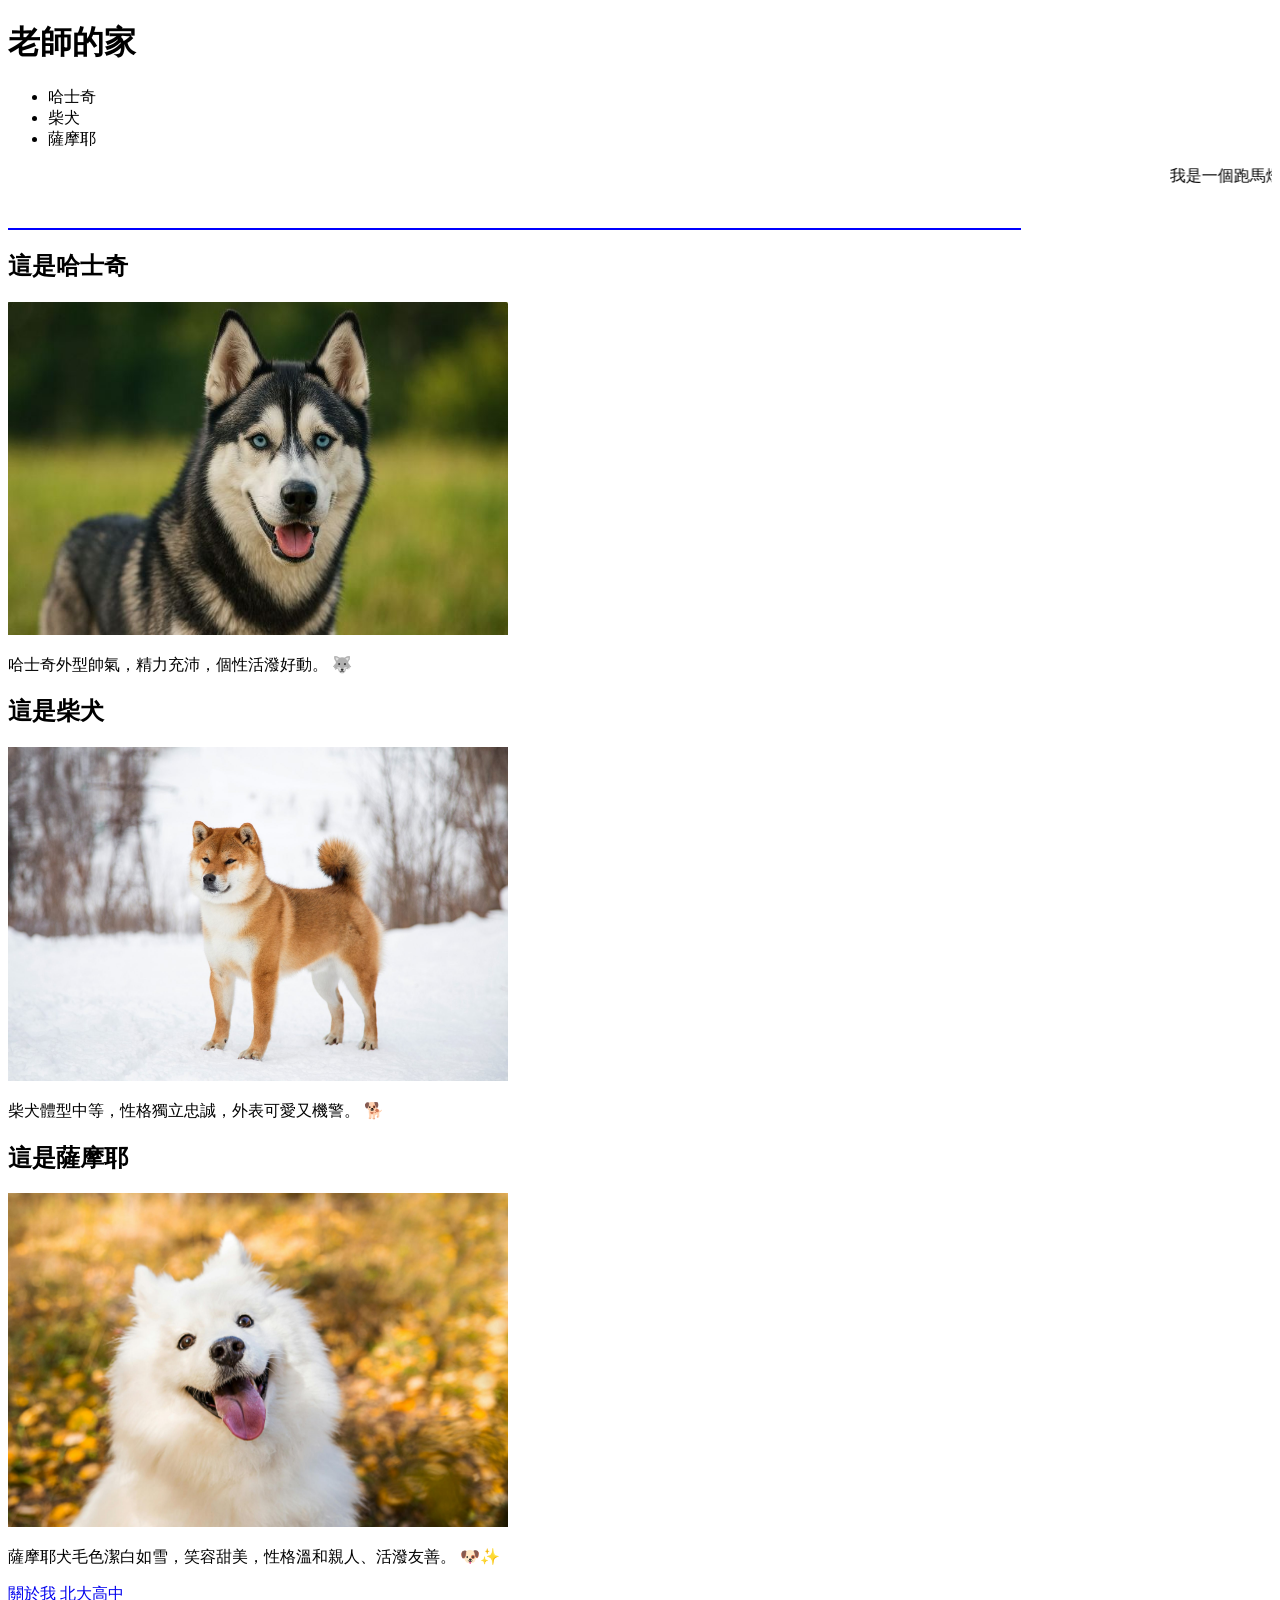
==== index.html @ 67ba7f01 "新增index about" ====
<!DOCTYPE html>
<html lang="zh-Hant-TW">
<head>
    <meta charset="UTF-8">
    <meta name="viewport" content="width=device-width, initial-scale=1.0">
    <title>~~~~~~~~</title>
</head>
<!-- HTML 註釋 -->
<body>
<h1>老師的家</h1>
<ul>
   <li>哈士奇</li>
   <li>柴犬</li>
   <li>薩摩耶</li>
</ul>
<marquee height="50" >我是一個跑馬燈</marquee>
<hr width=80%  color=#0000ff  size=2  align=left>
<h2>這是哈士奇</h2>
<img src="img/husky.jfif" width="500">
<p>哈士奇外型帥氣，精力充沛，個性活潑好動。 🐺</p>

<h2>這是柴犬</h2>
<img src="img/shiba.jpg" width="500">
<p>柴犬體型中等，性格獨立忠誠，外表可愛又機警。 🐕</p>

<h2>這是薩摩耶</h2>
<img src="img/samoyed.jpg" width="500">
<p>薩摩耶犬毛色潔白如雪，笑容甜美，性格溫和親人、活潑友善。 🐶✨</p>

<a href="about.html">關於我</a>


<a href="https://www.bdsh.ntpc.edu.tw/" target= "_blank " >北大高中</a>
<br><iframe src="https://www.google.com/maps/embed?pb=!1m18!1m12!1m3!1d3617.5072611117544!2d121.37583872546998!3d24.948850508225597!2m3!1f0!2f0!3f0!3m2!1i1024!2i768!4f13.1!3m3!1m2!1s0x34681c0ca7ee498b%3A0x3ffa48b382afe1b3!2z5paw5YyX5biC56uL5YyX5aSn6auY5Lit!5e0!3m2!1szh-TW!2stw!4v1773364781515!5m2!1szh-TW!2stw" width="600" height="450" style="border:0;" allowfullscreen="" loading="lazy" referrerpolicy="no-referrer-when-downgrade"></iframe>
<br><iframe width="200" height="100" src="https://www.youtube.com/embed/jfKfPfyJRdk?si=zDmelCN319_266l8" title="YouTube video player" frameborder="0" allow="accelerometer; autoplay; clipboard-write; encrypted-media; gyroscope; picture-in-picture; web-share" referrerpolicy="strict-origin-when-cross-origin" allowfullscreen></iframe>
</body>
</html>
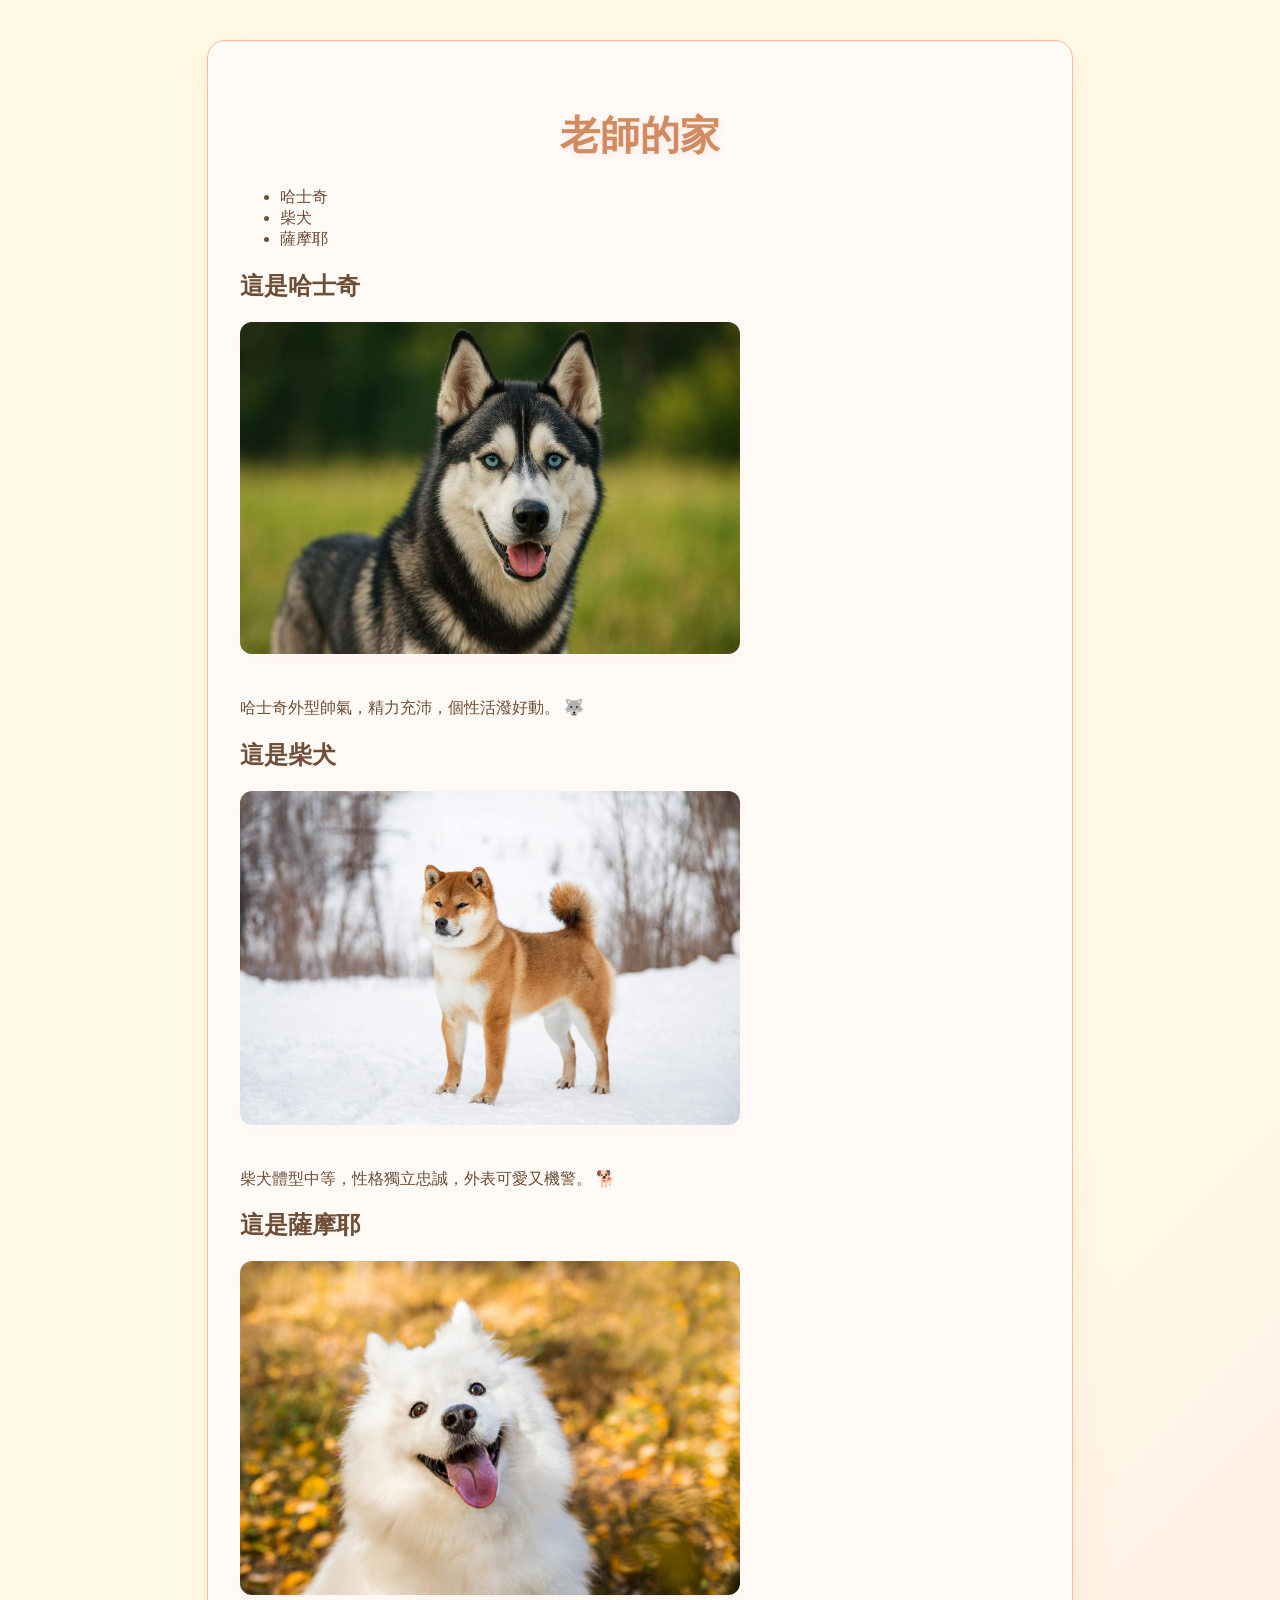
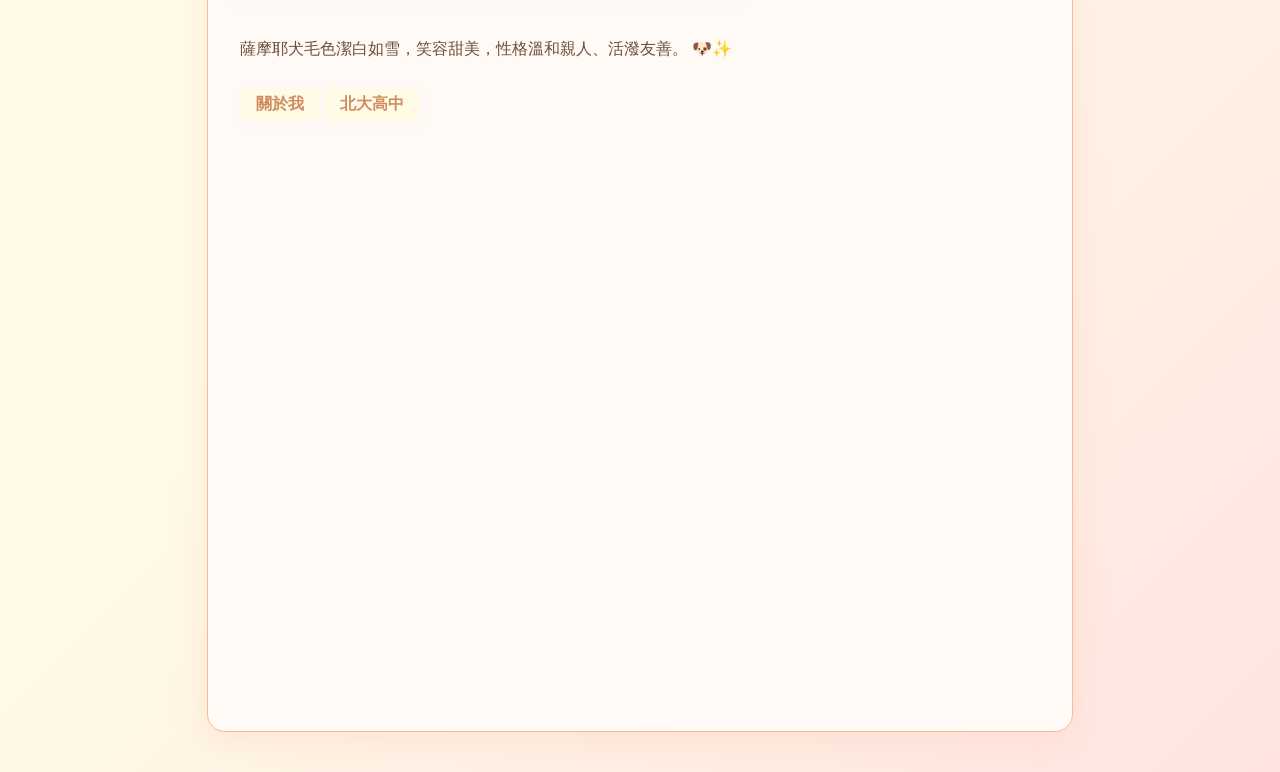
==== commit 1ee72270: "add css" ====
--- a/index.html
+++ b/index.html
@@ -4,34 +4,40 @@
     <meta charset="UTF-8">
     <meta name="viewport" content="width=device-width, initial-scale=1.0">
     <title>~~~~~~~~</title>
+    <link href="style.css" rel="stylesheet">
+    <meta name="description" content="這是一個介紹不同犬種的網頁，包括哈士奇、柴犬和薩摩耶。">
+    <meta name="keywords" content="哈士奇, 柴犬, 薩摩耶, 狗, 寵物">
+    <meta name="author" content="您的名字">
 </head>
-<!-- HTML 註釋 -->
+</style><!-- HTML 註釋 -->
 <body>
-<h1>老師的家</h1>
-<ul>
-   <li>哈士奇</li>
-   <li>柴犬</li>
-   <li>薩摩耶</li>
-</ul>
-<marquee height="50" >我是一個跑馬燈</marquee>
-<hr width=80%  color=#0000ff  size=2  align=left>
-<h2>這是哈士奇</h2>
-<img src="img/husky.jfif" width="500">
-<p>哈士奇外型帥氣，精力充沛，個性活潑好動。 🐺</p>
+<div id="wrap">
 
-<h2>這是柴犬</h2>
-<img src="img/shiba.jpg" width="500">
-<p>柴犬體型中等，性格獨立忠誠，外表可愛又機警。 🐕</p>
+    <h1>老師的家</h1>
+    <ul>
+    <li>哈士奇</li>
+    <li>柴犬</li>
+    <li>薩摩耶</li>
+    </ul>
+    <h2>這是哈士奇</h2>
+    <img src="img/husky.jfif" width="500">
+    <p>哈士奇外型帥氣，精力充沛，個性活潑好動。 🐺</p>
 
-<h2>這是薩摩耶</h2>
-<img src="img/samoyed.jpg" width="500">
-<p>薩摩耶犬毛色潔白如雪，笑容甜美，性格溫和親人、活潑友善。 🐶✨</p>
+    <h2>這是柴犬</h2>
+    <img src="img/shiba.jpg" width="500">
+    <p>柴犬體型中等，性格獨立忠誠，外表可愛又機警。 🐕</p>
 
-<a href="about.html">關於我</a>
+    <h2>這是薩摩耶</h2>
+    <img src="img/samoyed.jpg" width="500">
+    <p>薩摩耶犬毛色潔白如雪，笑容甜美，性格溫和親人、活潑友善。 🐶✨</p>
+
+    <a href="about.html">關於我</a>
 
 
-<a href="https://www.bdsh.ntpc.edu.tw/" target= "_blank " >北大高中</a>
-<br><iframe src="https://www.google.com/maps/embed?pb=!1m18!1m12!1m3!1d3617.5072611117544!2d121.37583872546998!3d24.948850508225597!2m3!1f0!2f0!3f0!3m2!1i1024!2i768!4f13.1!3m3!1m2!1s0x34681c0ca7ee498b%3A0x3ffa48b382afe1b3!2z5paw5YyX5biC56uL5YyX5aSn6auY5Lit!5e0!3m2!1szh-TW!2stw!4v1773364781515!5m2!1szh-TW!2stw" width="600" height="450" style="border:0;" allowfullscreen="" loading="lazy" referrerpolicy="no-referrer-when-downgrade"></iframe>
-<br><iframe width="200" height="100" src="https://www.youtube.com/embed/jfKfPfyJRdk?si=zDmelCN319_266l8" title="YouTube video player" frameborder="0" allow="accelerometer; autoplay; clipboard-write; encrypted-media; gyroscope; picture-in-picture; web-share" referrerpolicy="strict-origin-when-cross-origin" allowfullscreen></iframe>
+    <a href="https://www.bdsh.ntpc.edu.tw/" target= "_blank " >北大高中</a>
+    <br><iframe src="https://www.google.com/maps/embed?pb=!1m18!1m12!1m3!1d3617.5072611117544!2d121.37583872546998!3d24.948850508225597!2m3!1f0!2f0!3f0!3m2!1i1024!2i768!4f13.1!3m3!1m2!1s0x34681c0ca7ee498b%3A0x3ffa48b382afe1b3!2z5paw5YyX5biC56uL5YyX5aSn6auY5Lit!5e0!3m2!1szh-TW!2stw!4v1773364781515!5m2!1szh-TW!2stw" width="600" height="450" style="border:0;" allowfullscreen="" loading="lazy" referrerpolicy="no-referrer-when-downgrade"></iframe>
+    <br><iframe width="200" height="100" src="https://www.youtube.com/embed/jfKfPfyJRdk?si=zDmelCN319_266l8" title="YouTube video player" frameborder="0" allow="accelerometer; autoplay; clipboard-write; encrypted-media; gyroscope; picture-in-picture; web-share" referrerpolicy="strict-origin-when-cross-origin" allowfullscreen></iframe>
+
+</div>
 </body>
 </html>
--- a/style.css
+++ b/style.css
@@ -0,0 +1,54 @@
+body {
+    background: linear-gradient(135deg, #fffbe7 60%, #ffe4e1 100%);
+    font-family: 'Open Sans', Arial, sans-serif;
+    color: #6f4e37;
+    margin: 0;
+    padding: 0;
+}
+
+#wrap {
+    max-width: 800px;
+    margin: 40px auto;
+    padding: 40px 32px;
+    background: #fffaf6;
+    border-radius: 18px;
+    box-shadow: 0 8px 32px #f6bb9e44;
+    border: 1px solid #f6bb9e;
+}
+
+h1 {
+    color: #d08c60;
+    font-size: 2.5em;
+    text-align: center;
+    margin-bottom: 24px;
+    font-family: 'Montserrat', Arial, sans-serif;
+    text-shadow: 1px 2px 8px #ffe4e1;
+}
+
+a {
+    color: #d08c60;
+    text-decoration: none;
+    font-family: 'Montserrat', Arial, sans-serif;
+    font-weight: 700;
+    padding: 6px 16px;
+    border-radius: 8px;
+    background: #fffbe7;
+    box-shadow: 0 2px 8px #ffe4e122;
+    transition: background 0.3s, color 0.3s, box-shadow 0.3s;
+    display: inline-block;
+    margin: 12px 0;
+}
+
+a:hover, a:focus {
+    background: #ffe4e1;
+    color: #a67c52;
+    box-shadow: 0 4px 16px #d08c6033;
+    text-decoration: underline;
+}
+
+img {
+    border-radius: 12px;
+    box-shadow: 0 4px 16px #ffe4e122;
+    max-width: 100%;
+    margin-bottom: 24px;
+}
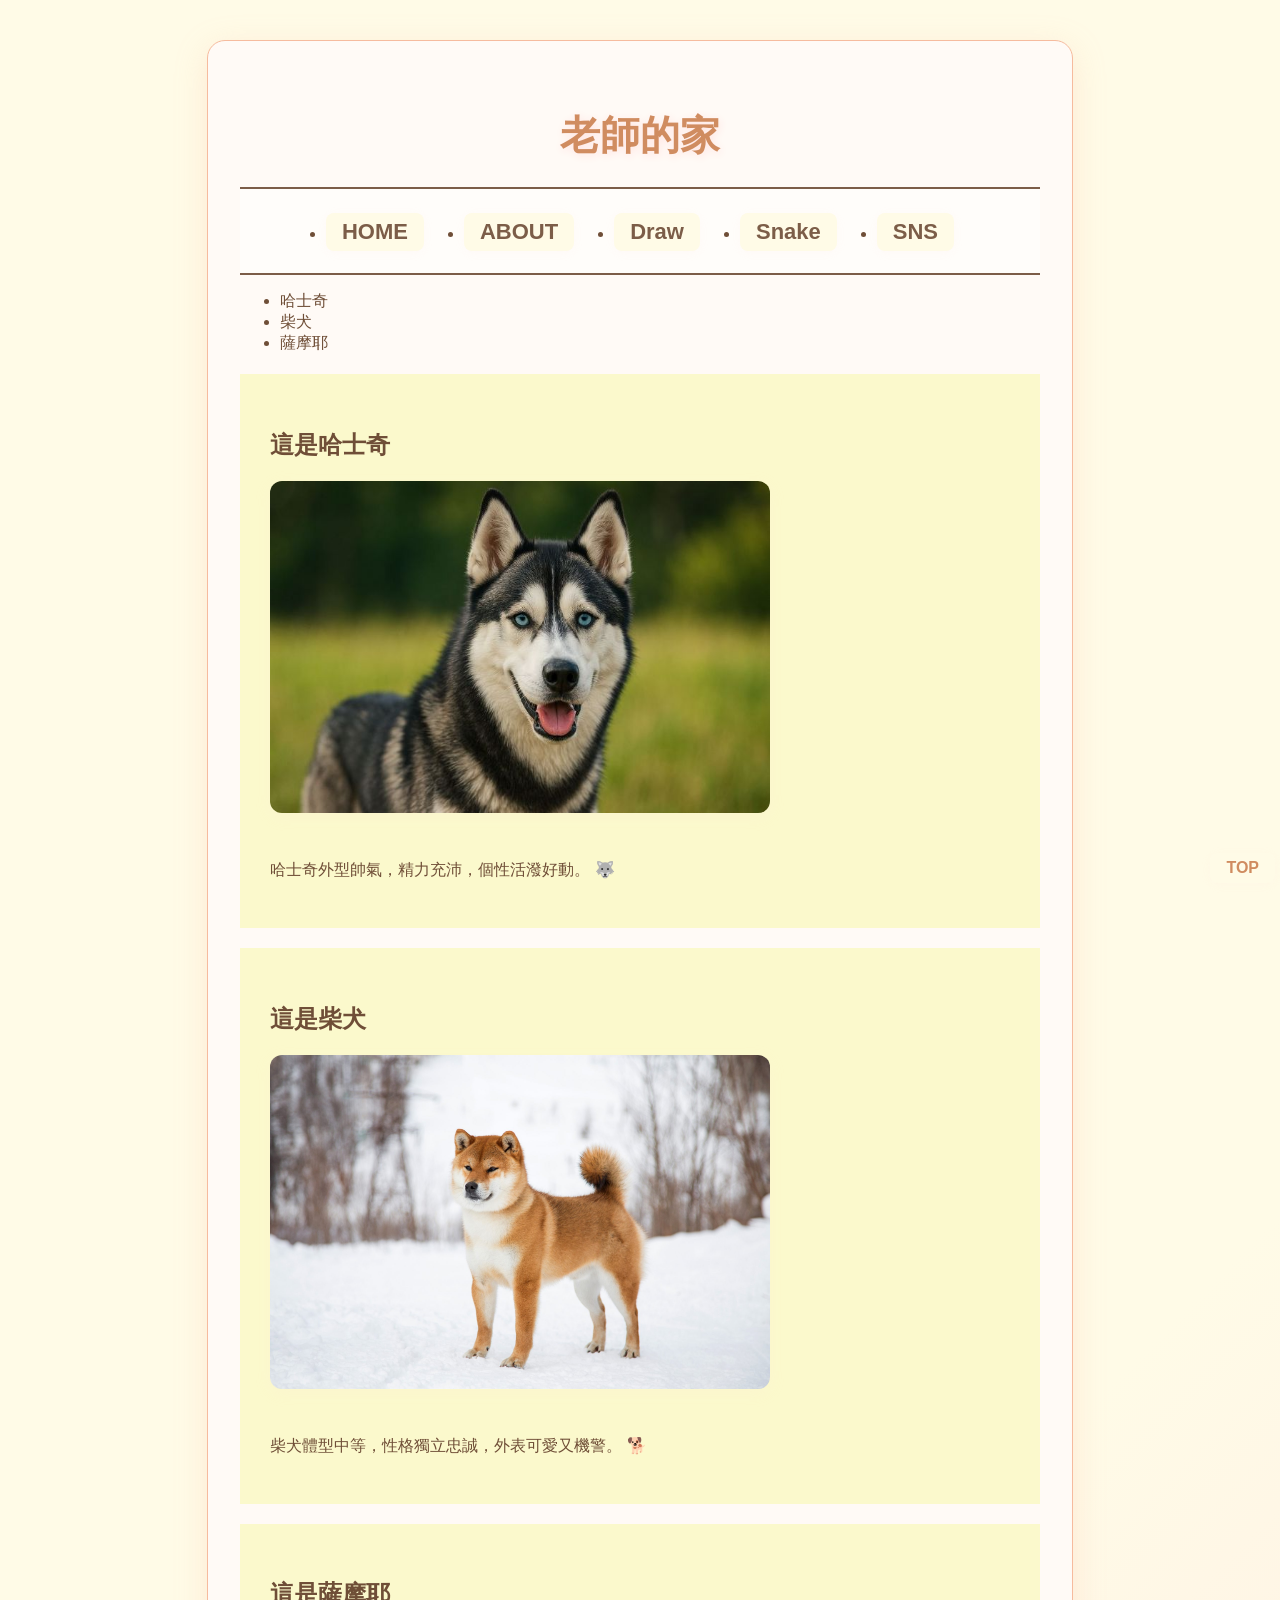
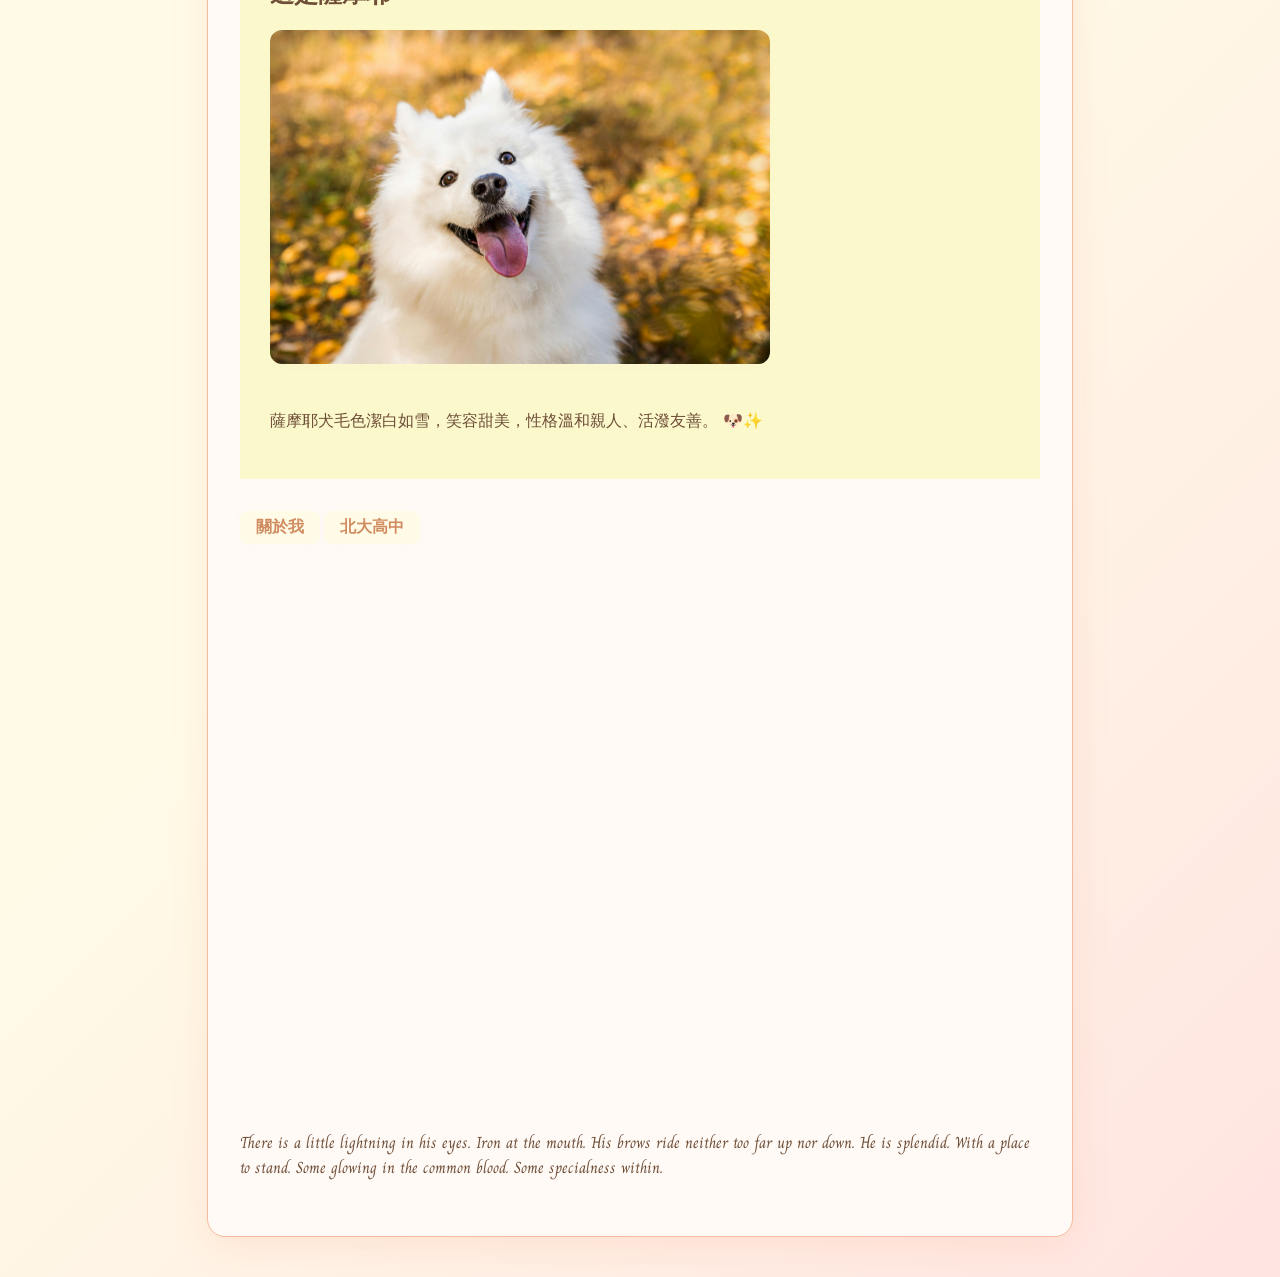
==== commit 49092afd: "add top" ====
--- a/index.html
+++ b/index.html
@@ -14,22 +14,37 @@
 <div id="wrap">
 
     <h1>老師的家</h1>
+    <header>
+    <nav>
+        <ul>
+        <li><a href="#">HOME</a></li>
+        <li><a href="about.html">ABOUT</a></li>
+        <li><a href="#">Draw</a></li>
+        <li><a href="#">Snake</a></li>
+        <li><a href="#">SNS</a></li>
+        </ul>
+    </nav>
+    </header>
     <ul>
     <li>哈士奇</li>
     <li>柴犬</li>
     <li>薩摩耶</li>
     </ul>
-    <h2>這是哈士奇</h2>
-    <img src="img/husky.jfif" width="500">
-    <p>哈士奇外型帥氣，精力充沛，個性活潑好動。 🐺</p>
-
-    <h2>這是柴犬</h2>
-    <img src="img/shiba.jpg" width="500">
-    <p>柴犬體型中等，性格獨立忠誠，外表可愛又機警。 🐕</p>
-
-    <h2>這是薩摩耶</h2>
-    <img src="img/samoyed.jpg" width="500">
-    <p>薩摩耶犬毛色潔白如雪，笑容甜美，性格溫和親人、活潑友善。 🐶✨</p>
+    <div class="a">
+        <h2>這是哈士奇</h2>
+        <img src="img/husky.jfif" width="500">
+        <p>哈士奇外型帥氣，精力充沛，個性活潑好動。 🐺</p>
+    </div>
+    <div class="a">
+        <h2>這是柴犬</h2>
+        <img src="img/shiba.jpg" width="500">
+        <p>柴犬體型中等，性格獨立忠誠，外表可愛又機警。 🐕</p>
+    </div>
+    <div class="a">
+        <h2>這是薩摩耶</h2>
+        <img src="img/samoyed.jpg" width="500">
+        <p>薩摩耶犬毛色潔白如雪，笑容甜美，性格溫和親人、活潑友善。 🐶✨</p>
+    </div>
 
     <a href="about.html">關於我</a>
 
@@ -37,7 +52,17 @@
     <a href="https://www.bdsh.ntpc.edu.tw/" target= "_blank " >北大高中</a>
     <br><iframe src="https://www.google.com/maps/embed?pb=!1m18!1m12!1m3!1d3617.5072611117544!2d121.37583872546998!3d24.948850508225597!2m3!1f0!2f0!3f0!3m2!1i1024!2i768!4f13.1!3m3!1m2!1s0x34681c0ca7ee498b%3A0x3ffa48b382afe1b3!2z5paw5YyX5biC56uL5YyX5aSn6auY5Lit!5e0!3m2!1szh-TW!2stw!4v1773364781515!5m2!1szh-TW!2stw" width="600" height="450" style="border:0;" allowfullscreen="" loading="lazy" referrerpolicy="no-referrer-when-downgrade"></iframe>
     <br><iframe width="200" height="100" src="https://www.youtube.com/embed/jfKfPfyJRdk?si=zDmelCN319_266l8" title="YouTube video player" frameborder="0" allow="accelerometer; autoplay; clipboard-write; encrypted-media; gyroscope; picture-in-picture; web-share" referrerpolicy="strict-origin-when-cross-origin" allowfullscreen></iframe>
+    <p>There is a little lightning in his eyes.
+Iron at the mouth.
+His brows ride neither too far up nor down.
 
+He is splendid. With a place to stand.
+
+Some glowing in the common blood.
+Some specialness within.
+</p>
 </div>
+
+<a href="#wrap" id="top">TOP</a>
 </body>
 </html>
--- a/style.css
+++ b/style.css
@@ -1,9 +1,23 @@
+@import url('https://fonts.googleapis.com/css2?family=Charm:wght@400;700&family=Pinyon+Script&display=swap');
+
+
+
+p {
+font-family: "Charm", cursive;  font-weight: 400;
+  font-style: normal;
+}
+
 body {
     background: linear-gradient(135deg, #fffbe7 60%, #ffe4e1 100%);
     font-family: 'Open Sans', Arial, sans-serif;
     color: #6f4e37;
     margin: 0;
     padding: 0;
+}
+.a{
+    margin:20px 0;
+    padding:35px 30px 30px 30px;
+    background-color:#fbf9cc;
 }
 
 #wrap {
@@ -14,6 +28,13 @@
     border-radius: 18px;
     box-shadow: 0 8px 32px #f6bb9e44;
     border: 1px solid #f6bb9e;
+}
+
+#top
+{
+	position:fixed;
+	bottom:5px;
+	right:5px;
 }
 
 h1 {
@@ -51,4 +72,24 @@
     box-shadow: 0 4px 16px #ffe4e122;
     max-width: 100%;
     margin-bottom: 24px;
-}+}
+
+header nav ul {
+  display: flex;
+  justify-content: center;
+  border-top: 2px solid #7c5d48;
+  border-bottom: 2px solid #7c5d48;
+  background-color: rgba(255,255,255,0.42);
+  padding: 12px 0px 10px;
+}
+header nav ul li {
+  margin: 0 20px;
+}
+header nav ul li a {
+  font-size: 22px;
+  font-weight: bold;
+  color: #7c5d48;
+}
+header nav ul li a:hover {
+  text-decoration: underline double;
+}
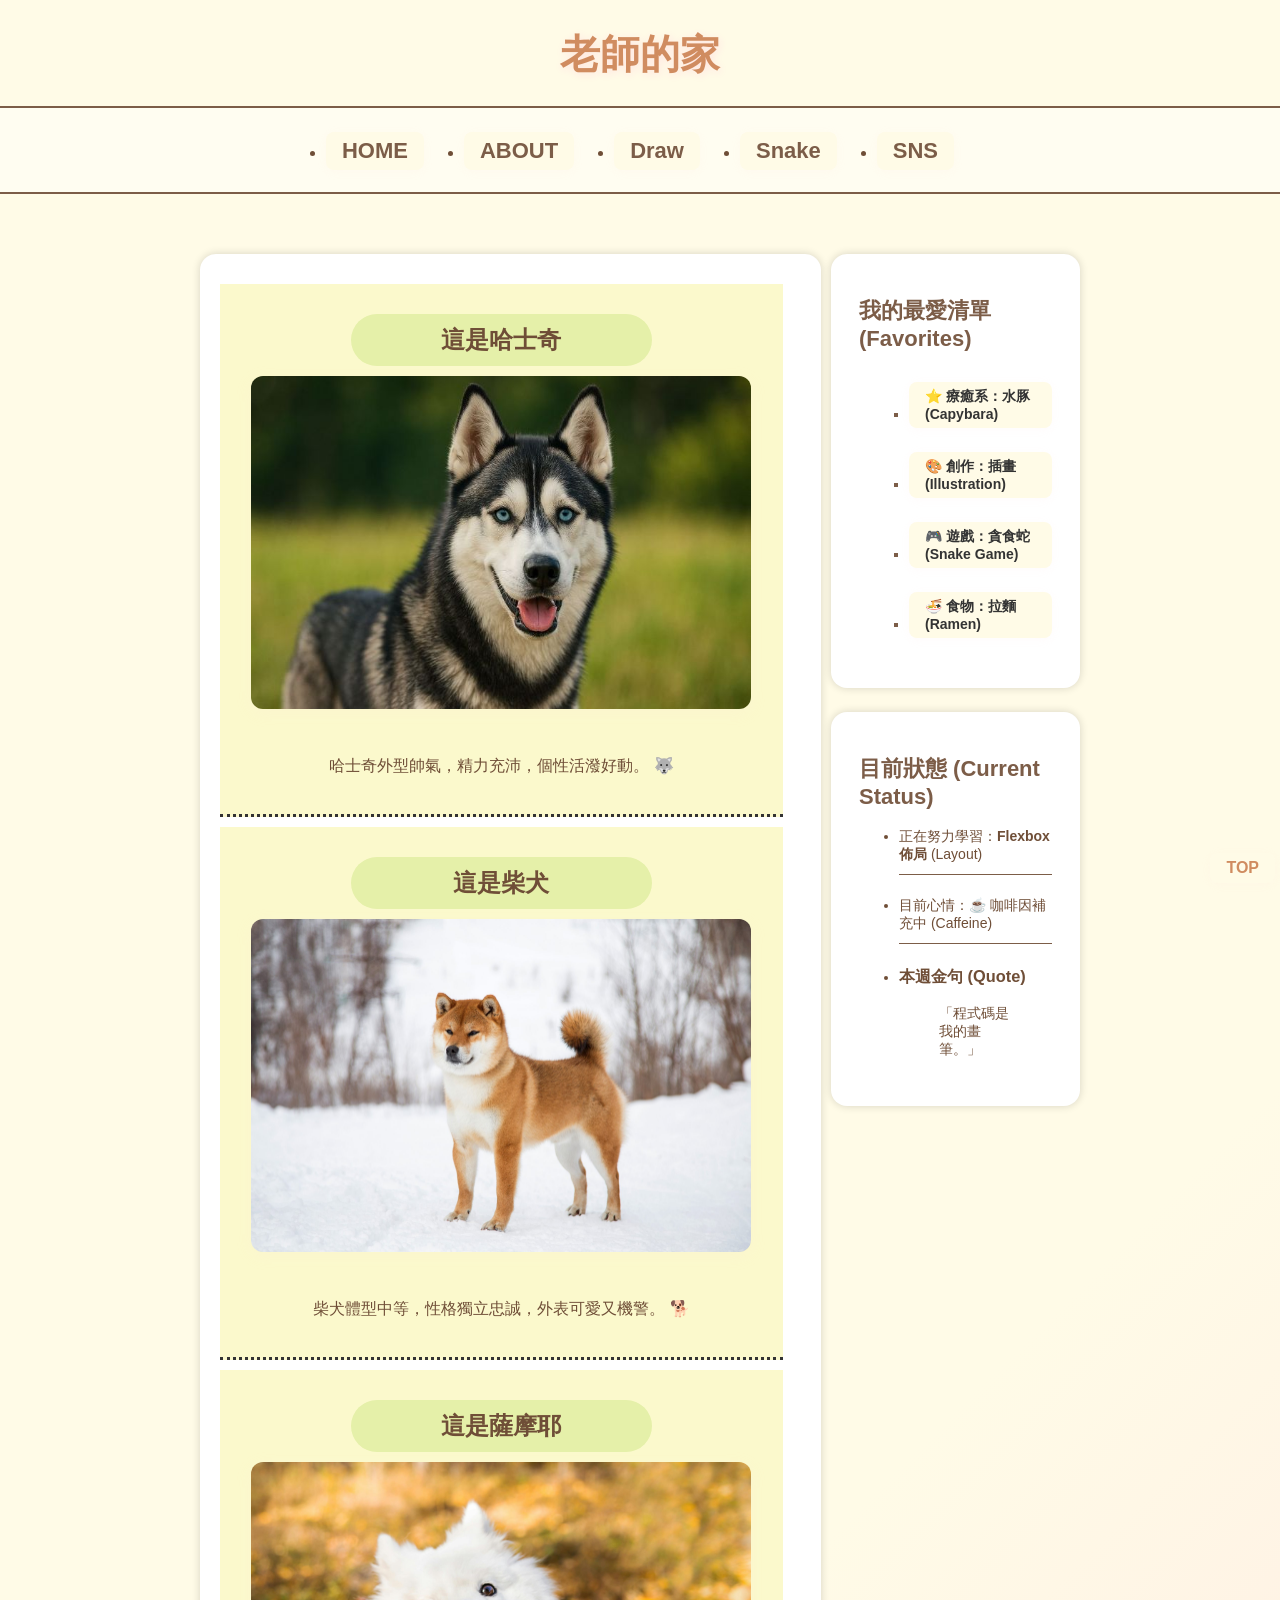
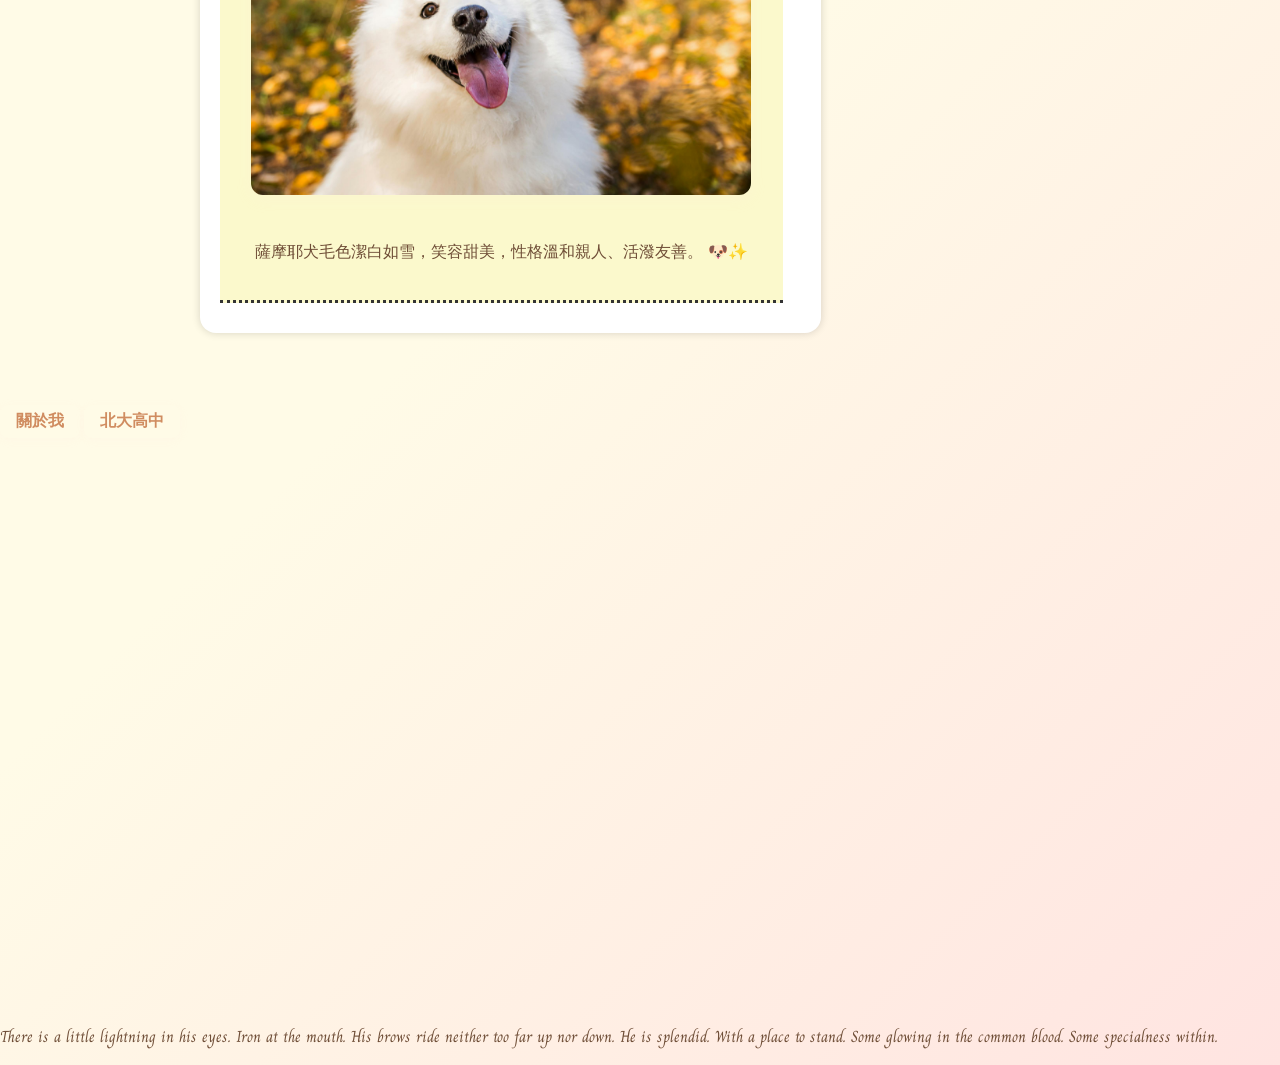
==== commit 022fd5c0: "version1" ====
--- a/index.html
+++ b/index.html
@@ -9,9 +9,7 @@
     <meta name="keywords" content="哈士奇, 柴犬, 薩摩耶, 狗, 寵物">
     <meta name="author" content="您的名字">
 </head>
-</style><!-- HTML 註釋 -->
 <body>
-<div id="wrap">
 
     <h1>老師的家</h1>
     <header>
@@ -25,26 +23,47 @@
         </ul>
     </nav>
     </header>
-    <ul>
-    <li>哈士奇</li>
-    <li>柴犬</li>
-    <li>薩摩耶</li>
-    </ul>
-    <div class="a">
-        <h2>這是哈士奇</h2>
-        <img src="img/husky.jfif" width="500">
-        <p>哈士奇外型帥氣，精力充沛，個性活潑好動。 🐺</p>
-    </div>
-    <div class="a">
-        <h2>這是柴犬</h2>
-        <img src="img/shiba.jpg" width="500">
-        <p>柴犬體型中等，性格獨立忠誠，外表可愛又機警。 🐕</p>
-    </div>
-    <div class="a">
-        <h2>這是薩摩耶</h2>
-        <img src="img/samoyed.jpg" width="500">
-        <p>薩摩耶犬毛色潔白如雪，笑容甜美，性格溫和親人、活潑友善。 🐶✨</p>
-    </div>
+<div id="wrap">
+    <main>
+        <div class="a">
+            <h2>這是哈士奇</h2>
+            <img src="img/husky.jfif" width="500">
+            <p>哈士奇外型帥氣，精力充沛，個性活潑好動。 🐺</p>
+        </div>
+        <div class="a">
+            <h2>這是柴犬</h2>
+            <img src="img/shiba.jpg" width="500">
+            <p>柴犬體型中等，性格獨立忠誠，外表可愛又機警。 🐕</p>
+        </div>
+        <div class="a">
+            <h2>這是薩摩耶</h2>
+            <img src="img/samoyed.jpg" width="500">
+            <p>薩摩耶犬毛色潔白如雪，笑容甜美，性格溫和親人、活潑友善。 🐶✨</p>
+        </div>
+    </main>
+    <aside>
+        <nav class="my-favorites">
+          <h2>我的最愛清單 (Favorites)</h2>
+      <ul>
+            <li><a href="#">⭐ 療癒系：水豚 (Capybara)</a></li>
+            <li><a href="#">🎨 創作：插畫 (Illustration)</a></li>
+            <li><a href="#">🎮 遊戲：貪食蛇 (Snake Game)</a></li>
+            <li><a href="#">🍜 食物：拉麵 (Ramen)</a></li>
+          </ul>
+        </nav>
+        <nav class="status-box">
+          <h2>目前狀態 (Current Status)</h2>
+          <ul>
+            <li>正在努力學習：<strong>Flexbox 佈局</strong> (Layout)</li>
+            <li>目前心情：☕ 咖啡因補充中 (Caffeine)</li>
+            <li>
+              <h3>本週金句 (Quote)</h3>
+              <blockquote>「程式碼是我的畫筆。」</blockquote>
+            </li>
+          </ul>
+        </nav>
+      </aside>
+</div>
 
     <a href="about.html">關於我</a>
 
@@ -61,7 +80,6 @@
 Some glowing in the common blood.
 Some specialness within.
 </p>
-</div>
 
 <a href="#wrap" id="top">TOP</a>
 </body>
--- a/style.css
+++ b/style.css
@@ -15,19 +15,31 @@
     padding: 0;
 }
 .a{
-    margin:20px 0;
-    padding:35px 30px 30px 30px;
+    max-width: 90%;
+    margin:10px 0;
+    padding:20px;
     background-color:#fbf9cc;
+    border-bottom: #333333 dotted;
+    text-align: center;
+}
+.a h2{
+  width: 50%;
+  background-color: #e5f0a9;
+  border-radius:10cap;
+  margin: 10px auto;
+  padding:10px 20px;
 }
 
 #wrap {
-    max-width: 800px;
     margin: 40px auto;
-    padding: 40px 32px;
-    background: #fffaf6;
+    padding: 20px 200px;
+    /*background: #fffaf6;
     border-radius: 18px;
     box-shadow: 0 8px 32px #f6bb9e44;
-    border: 1px solid #f6bb9e;
+    border: 1px solid #f6bb9e;*/
+
+    display: flex;
+    justify-content: space-between;
 }
 
 #top
@@ -93,3 +105,51 @@
 header nav ul li a:hover {
   text-decoration: underline double;
 }
+
+
+main {
+  flex-basis: 70%;
+  background-color: #ffffff;
+  border-radius: 16px;
+  padding: 20px;
+  box-shadow: 0px 0px 8px rgba(0,0,0,0.16);
+}
+aside {
+  flex-basis: 30%;
+  margin: 0 0 0 10px;
+}
+
+aside nav {
+  border-radius: 16px;
+  background-color: #ffffff;
+  box-shadow: 0px 0px 8px rgba(0,0,0,0.16);
+  padding: 24px 28px;
+  margin-bottom: 24px;
+}
+aside nav h2 {
+  margin-bottom: 18px;
+  font-size: 22px;
+  font-weight: bold;
+  color: #7c5d48;
+}
+aside nav ul {
+  font-size: 14px;
+}
+
+.my-favorites ul li {
+  list-style-type: square;
+  color: #7c5d48;
+  margin: 0 0 0 10px;
+}
+.my-favorites ul li a {
+  color: #333333;
+}
+.status-box ul li {
+  border-bottom: 1px solid #7c5d48;
+  padding-bottom: 10px;
+  margin-bottom: 22px;
+}
+.status-box ul {
+  height: 240px;
+  overflow: hidden scroll;
+}
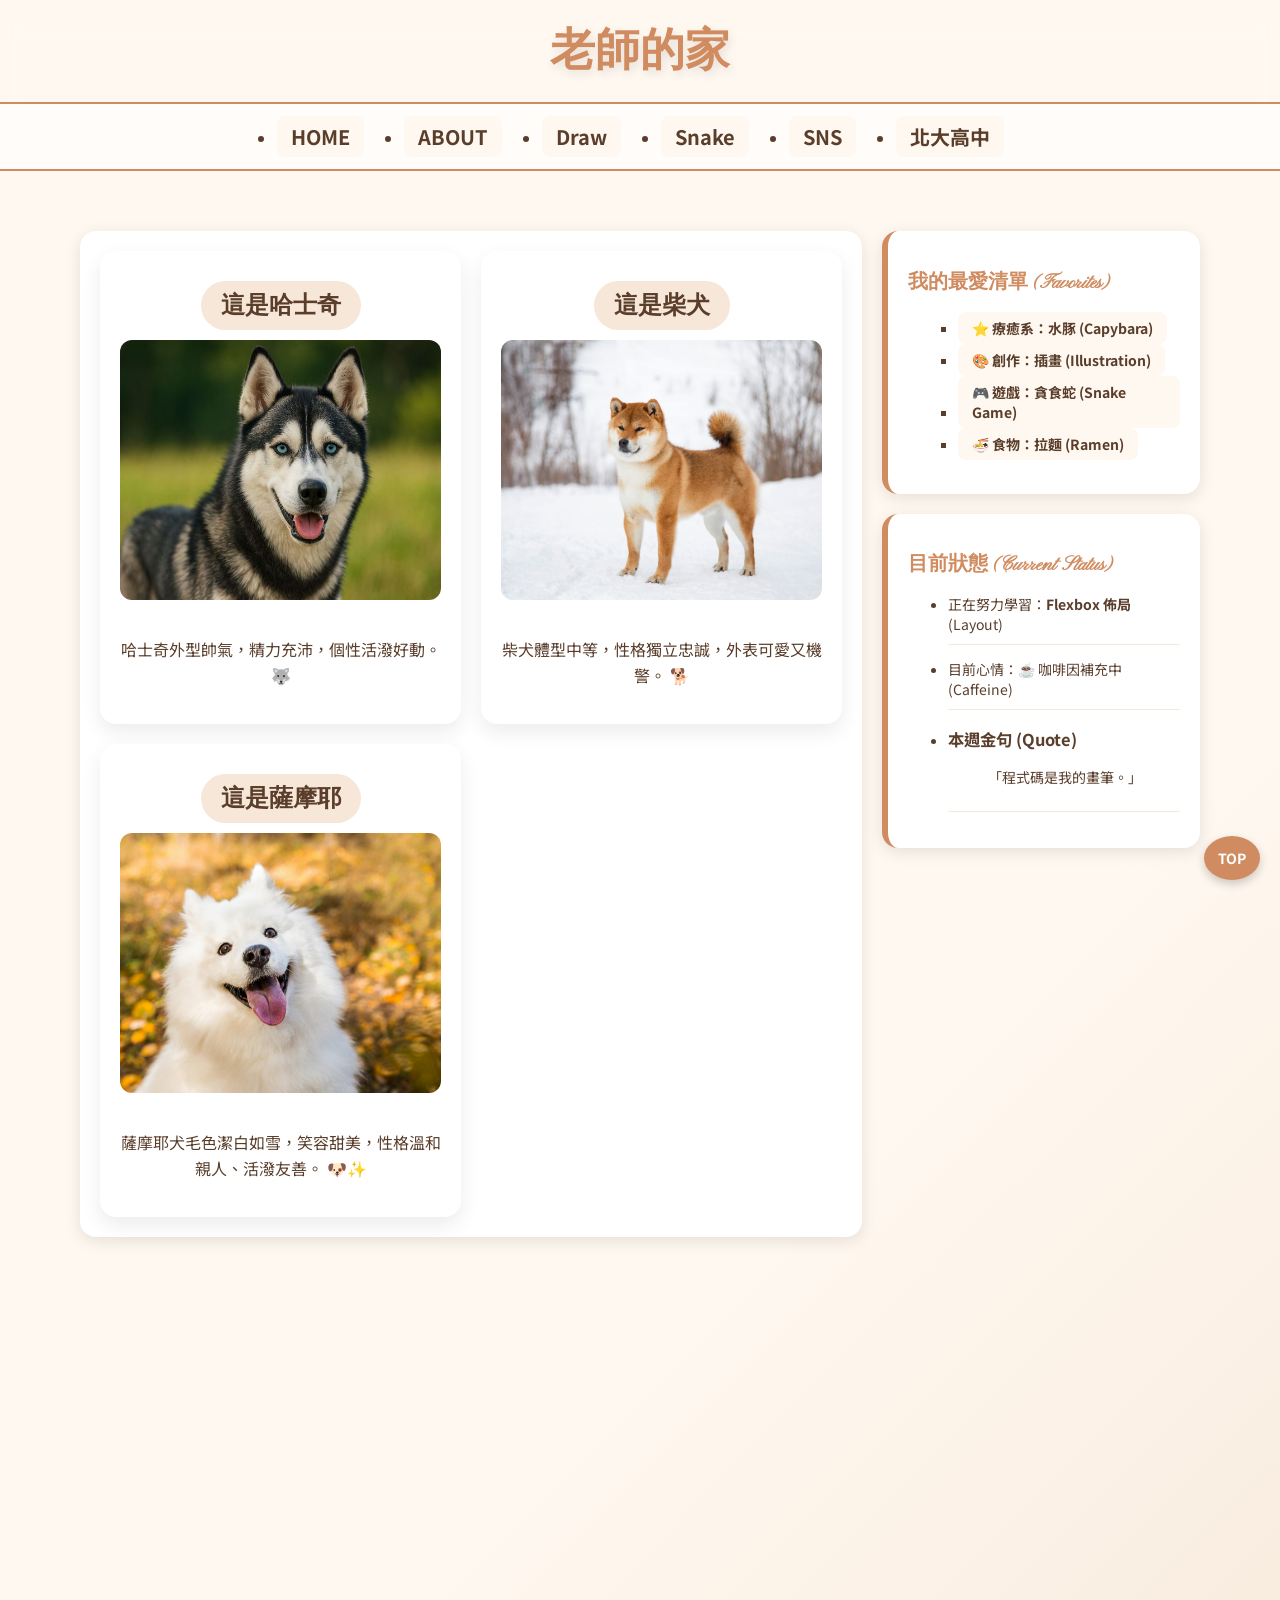
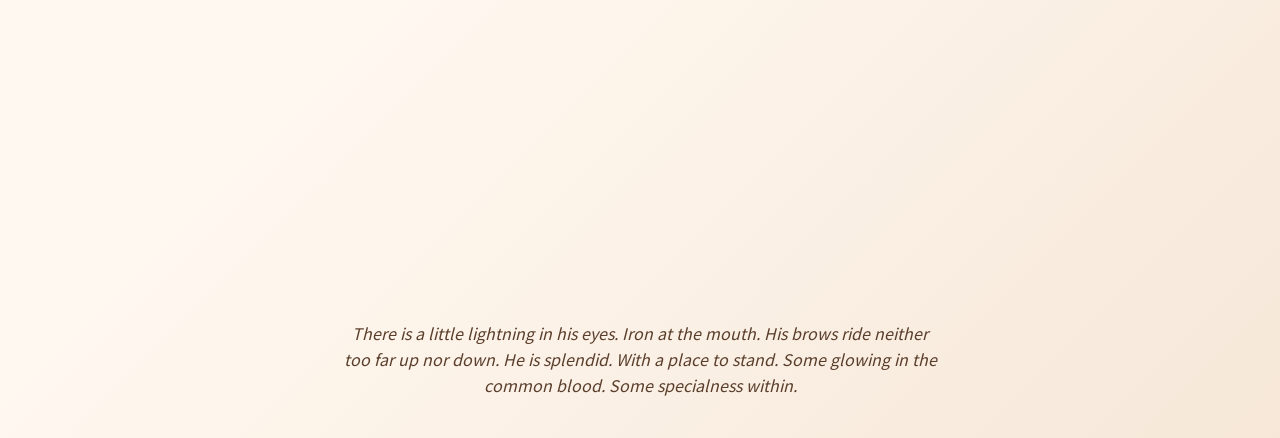
==== commit 7c4325cd: "version2" ====
--- a/index.html
+++ b/index.html
@@ -5,41 +5,43 @@
     <meta name="viewport" content="width=device-width, initial-scale=1.0">
     <title>~~~~~~~~</title>
     <link href="style.css" rel="stylesheet">
+    <link rel="icon" href="img/dog.png">
     <meta name="description" content="這是一個介紹不同犬種的網頁，包括哈士奇、柴犬和薩摩耶。">
     <meta name="keywords" content="哈士奇, 柴犬, 薩摩耶, 狗, 寵物">
     <meta name="author" content="您的名字">
 </head>
 <body>
+    <header>
+        <h1>老師的家</h1>
+        <nav>
+            <ul>
+            <li><a href="#">HOME</a></li>
+            <li><a href="about.html">ABOUT</a></li>
+            <li><a href="#">Draw</a></li>
+            <li><a href="#">Snake</a></li>
+            <li><a href="#">SNS</a></li>
+            <li><a href="https://www.bdsh.ntpc.edu.tw/" target="_blank " >北大高中</a></li>
 
-    <h1>老師的家</h1>
-    <header>
-    <nav>
-        <ul>
-        <li><a href="#">HOME</a></li>
-        <li><a href="about.html">ABOUT</a></li>
-        <li><a href="#">Draw</a></li>
-        <li><a href="#">Snake</a></li>
-        <li><a href="#">SNS</a></li>
-        </ul>
-    </nav>
+            </ul>
+        </nav>
     </header>
 <div id="wrap">
     <main>
-        <div class="a">
-            <h2>這是哈士奇</h2>
-            <img src="img/husky.jfif" width="500">
-            <p>哈士奇外型帥氣，精力充沛，個性活潑好動。 🐺</p>
-        </div>
-        <div class="a">
-            <h2>這是柴犬</h2>
-            <img src="img/shiba.jpg" width="500">
-            <p>柴犬體型中等，性格獨立忠誠，外表可愛又機警。 🐕</p>
-        </div>
-        <div class="a">
-            <h2>這是薩摩耶</h2>
-            <img src="img/samoyed.jpg" width="500">
-            <p>薩摩耶犬毛色潔白如雪，笑容甜美，性格溫和親人、活潑友善。 🐶✨</p>
-        </div>
+            <div class="a">
+                <h2>這是哈士奇</h2>
+                <img src="img/husky.jfif" width="500">
+                <p>哈士奇外型帥氣，精力充沛，個性活潑好動。 🐺</p>
+            </div>
+            <div class="a">
+                <h2>這是柴犬</h2>
+                <img src="img/shiba.jpg" width="500">
+                <p>柴犬體型中等，性格獨立忠誠，外表可愛又機警。 🐕</p>
+            </div>
+            <div class="a">
+                <h2>這是薩摩耶</h2>
+                <img src="img/samoyed.jpg" width="500">
+                <p>薩摩耶犬毛色潔白如雪，笑容甜美，性格溫和親人、活潑友善。 🐶✨</p>
+            </div>
     </main>
     <aside>
         <nav class="my-favorites">
@@ -65,22 +67,21 @@
       </aside>
 </div>
 
-    <a href="about.html">關於我</a>
+    <section class="media">
+        <br><iframe src="https://www.google.com/maps/embed?pb=!1m18!1m12!1m3!1d3617.5072611117544!2d121.37583872546998!3d24.948850508225597!2m3!1f0!2f0!3f0!3m2!1i1024!2i768!4f13.1!3m3!1m2!1s0x34681c0ca7ee498b%3A0x3ffa48b382afe1b3!2z5paw5YyX5biC56uL5YyX5aSn6auY5Lit!5e0!3m2!1szh-TW!2stw!4v1773364781515!5m2!1szh-TW!2stw" width="600" height="450" style="border:0;" allowfullscreen="" loading="lazy" referrerpolicy="no-referrer-when-downgrade"></iframe>
+        <br><iframe width="200" height="100" src="https://www.youtube.com/embed/jfKfPfyJRdk?si=zDmelCN319_266l8" title="YouTube video player" frameborder="0" allow="accelerometer; autoplay; clipboard-write; encrypted-media; gyroscope; picture-in-picture; web-share" referrerpolicy="strict-origin-when-cross-origin" allowfullscreen></iframe>
+    </section>
+    <section class="poem">
+        <p>There is a little lightning in his eyes.
+        Iron at the mouth.
+        His brows ride neither too far up nor down.
 
+        He is splendid. With a place to stand.
 
-    <a href="https://www.bdsh.ntpc.edu.tw/" target= "_blank " >北大高中</a>
-    <br><iframe src="https://www.google.com/maps/embed?pb=!1m18!1m12!1m3!1d3617.5072611117544!2d121.37583872546998!3d24.948850508225597!2m3!1f0!2f0!3f0!3m2!1i1024!2i768!4f13.1!3m3!1m2!1s0x34681c0ca7ee498b%3A0x3ffa48b382afe1b3!2z5paw5YyX5biC56uL5YyX5aSn6auY5Lit!5e0!3m2!1szh-TW!2stw!4v1773364781515!5m2!1szh-TW!2stw" width="600" height="450" style="border:0;" allowfullscreen="" loading="lazy" referrerpolicy="no-referrer-when-downgrade"></iframe>
-    <br><iframe width="200" height="100" src="https://www.youtube.com/embed/jfKfPfyJRdk?si=zDmelCN319_266l8" title="YouTube video player" frameborder="0" allow="accelerometer; autoplay; clipboard-write; encrypted-media; gyroscope; picture-in-picture; web-share" referrerpolicy="strict-origin-when-cross-origin" allowfullscreen></iframe>
-    <p>There is a little lightning in his eyes.
-Iron at the mouth.
-His brows ride neither too far up nor down.
-
-He is splendid. With a place to stand.
-
-Some glowing in the common blood.
-Some specialness within.
-</p>
-
+        Some glowing in the common blood.
+        Some specialness within.
+        </p>
+    </section>
 <a href="#wrap" id="top">TOP</a>
 </body>
 </html>
--- a/style.css
+++ b/style.css
@@ -1,155 +1,273 @@
-@import url('https://fonts.googleapis.com/css2?family=Charm:wght@400;700&family=Pinyon+Script&display=swap');
-
-
-
-p {
-font-family: "Charm", cursive;  font-weight: 400;
-  font-style: normal;
-}
-
+/* 字體（新增更一致的字體系統） */
+@import url('https://fonts.googleapis.com/css2?family=Noto+Sans+TC:wght@300;400;700&family=Pinyon+Script&display=swap');
+
+/* 全域設定 */
 body {
-    background: linear-gradient(135deg, #fffbe7 60%, #ffe4e1 100%);
-    font-family: 'Open Sans', Arial, sans-serif;
-    color: #6f4e37;
+    background: linear-gradient(135deg, #fff8f0 60%, #f6e7d8 100%);
+    font-family: 'Noto Sans TC', sans-serif;
+    color: #5a3e2b;
     margin: 0;
     padding: 0;
 }
-.a{
-    max-width: 90%;
-    margin:10px 0;
-    padding:20px;
-    background-color:#fbf9cc;
-    border-bottom: #333333 dotted;
+
+/* 標題 */
+h1 {
+    color: #d08c60;
+    font-size: 2.8em;
     text-align: center;
-}
-.a h2{
-  width: 50%;
-  background-color: #e5f0a9;
-  border-radius:10cap;
-  margin: 10px auto;
-  padding:10px 20px;
-}
-
+    margin: 20px 0;
+    font-family: 'Pinyon Script', cursive;
+    text-shadow: 2px 4px 10px rgba(0,0,0,0.1);
+}
+
+h2 {
+    font-family: 'Pinyon Script', cursive;
+}
+
+/* 導覽列升級（玻璃感 + 固定） */
+header {
+    position: sticky;
+    top: 0;
+    z-index: 1000;
+    backdrop-filter: blur(10px);
+}
+
+header nav ul {
+    display: flex;
+    justify-content: center;
+    border-top: 2px solid #d08c60;
+    border-bottom: 2px solid #d08c60;
+    background-color: rgba(255,255,255,0.6);
+    padding: 12px 0;
+    margin: 0;
+}
+
+header nav ul li {
+    margin: 0 20px;
+}
+
+header nav ul li a {
+    font-size: 20px;
+    font-weight: bold;
+    color: #5a3e2b;
+}
+
+header nav ul li a:hover {
+    text-decoration: underline double;
+}
+
+/* 主版面（改成更現代 Grid + Flex 混合） */
 #wrap {
     margin: 40px auto;
-    padding: 20px 200px;
-    /*background: #fffaf6;
-    border-radius: 18px;
-    box-shadow: 0 8px 32px #f6bb9e44;
-    border: 1px solid #f6bb9e;*/
-
+    padding: 20px 80px;
     display: flex;
-    justify-content: space-between;
-}
-
-#top
-{
-	position:fixed;
-	bottom:5px;
-	right:5px;
-}
-
-h1 {
+    gap: 20px;
+}
+
+/* 主內容（改為 grid） */
+main {
+    flex-basis: 70%;
+    display: grid;
+    grid-template-columns: 1fr 1fr;
+    gap: 20px;
+
+    background-color: #ffffff;
+    border-radius: 16px;
+    padding: 20px;
+    box-shadow: 0px 4px 16px rgba(0,0,0,0.1);
+}
+
+/* 卡片設計升級 */
+.a {
+    background: #ffffff;
+    border-radius: 16px;
+    padding: 20px;
+    text-align: center;
+
+    box-shadow: 0 8px 20px rgba(0,0,0,0.08);
+    transition: transform 0.3s, box-shadow 0.3s;
+}
+
+.a:hover {
+    transform: translateY(-6px);
+    box-shadow: 0 12px 25px rgba(0,0,0,0.12);
+}
+
+/* 卡片標題 */
+.a h2 {
+    width: fit-content;
+    background-color: #f6e7d8;
+    border-radius: 999px;
+    margin: 10px auto;
+    padding: 8px 20px;
+}
+
+/* 圖片統一比例 */
+.a img {
+    width: 100%;
+    height: 260px;
+    object-fit: cover;
+    border-radius: 12px;
+    margin-bottom: 16px;
+
+    transition: transform 0.3s;
+}
+
+/* 圖片 hover 動畫 */
+.a img:hover {
+    transform: scale(1.05);
+}
+
+/* 文字 */
+p {
+    line-height: 1.6;
+}
+
+/* aside 區塊 */
+aside {
+    flex-basis: 30%;
+}
+
+/* aside 卡片優化 */
+aside nav {
+    border-radius: 16px;
+    background-color: #ffffff;
+    box-shadow: 0px 4px 16px rgba(0,0,0,0.1);
+    padding: 20px;
+    margin-bottom: 20px;
+
+    border-left: 6px solid #d08c60;
+}
+
+/* aside 標題 */
+aside nav h2 {
+    margin-bottom: 16px;
+    font-size: 20px;
     color: #d08c60;
-    font-size: 2.5em;
-    text-align: center;
-    margin-bottom: 24px;
-    font-family: 'Montserrat', Arial, sans-serif;
-    text-shadow: 1px 2px 8px #ffe4e1;
-}
-
+}
+
+/* aside 清單 */
+aside nav ul {
+    font-size: 14px;
+}
+
+.my-favorites ul li {
+    list-style-type: square;
+    margin-left: 10px;
+}
+
+.my-favorites ul li a {
+    color: #5a3e2b;
+}
+
+/* 狀態區塊 */
+.status-box ul li {
+    border-bottom: 1px solid #f6e7d8;
+    padding-bottom: 10px;
+    margin-bottom: 14px;
+}
+
+.status-box ul {
+    max-height: 220px;
+    overflow-y: auto;
+}
+
+/* 連結按鈕 */
 a {
-    color: #d08c60;
+    color: #5a3e2b;
     text-decoration: none;
-    font-family: 'Montserrat', Arial, sans-serif;
     font-weight: 700;
-    padding: 6px 16px;
+    padding: 6px 14px;
     border-radius: 8px;
-    background: #fffbe7;
-    box-shadow: 0 2px 8px #ffe4e122;
-    transition: background 0.3s, color 0.3s, box-shadow 0.3s;
+    background: #fff8f0;
+    transition: all 0.3s;
     display: inline-block;
-    margin: 12px 0;
-}
-
-a:hover, a:focus {
-    background: #ffe4e1;
-    color: #a67c52;
-    box-shadow: 0 4px 16px #d08c6033;
-    text-decoration: underline;
-}
-
+}
+
+a:hover {
+    background: #ff9aa2;
+    color: white;
+}
+
+/* 圖片通用 */
 img {
+    max-width: 100%;
     border-radius: 12px;
-    box-shadow: 0 4px 16px #ffe4e122;
-    max-width: 100%;
-    margin-bottom: 24px;
-}
-
-header nav ul {
-  display: flex;
-  justify-content: center;
-  border-top: 2px solid #7c5d48;
-  border-bottom: 2px solid #7c5d48;
-  background-color: rgba(255,255,255,0.42);
-  padding: 12px 0px 10px;
-}
-header nav ul li {
-  margin: 0 20px;
-}
-header nav ul li a {
-  font-size: 22px;
-  font-weight: bold;
-  color: #7c5d48;
-}
-header nav ul li a:hover {
-  text-decoration: underline double;
-}
-
-
-main {
-  flex-basis: 70%;
-  background-color: #ffffff;
+}
+
+/* TOP 按鈕美化 */
+#top {
+    position: fixed;
+    bottom: 20px;
+    right: 20px;
+
+    background: #d08c60;
+    color: white;
+    padding: 12px 14px;
+    border-radius: 50%;
+    font-size: 14px;
+
+    box-shadow: 0 4px 10px rgba(0,0,0,0.2);
+    transition: all 0.3s;
+}
+
+#top:hover {
+    background: #ff9aa2;
+    transform: scale(1.1);
+}
+
+.media {
+  margin: 40px auto;
+  text-align: center;
+}
+
+.poem {
+  max-width: 600px;
+  margin: 40px auto;
+  font-style: italic;
+  text-align: center;
+}
+
+/* about 頁面容器 */
+.container {
+  max-width: 800px;
+  margin: 60px auto;
+  padding: 20px;
+}
+
+/* about 卡片 */
+.about-card {
+  background: #ffffff;
   border-radius: 16px;
-  padding: 20px;
-  box-shadow: 0px 0px 8px rgba(0,0,0,0.16);
-}
-aside {
-  flex-basis: 30%;
-  margin: 0 0 0 10px;
-}
-
-aside nav {
-  border-radius: 16px;
-  background-color: #ffffff;
-  box-shadow: 0px 0px 8px rgba(0,0,0,0.16);
-  padding: 24px 28px;
-  margin-bottom: 24px;
-}
-aside nav h2 {
-  margin-bottom: 18px;
-  font-size: 22px;
-  font-weight: bold;
-  color: #7c5d48;
-}
-aside nav ul {
-  font-size: 14px;
-}
-
-.my-favorites ul li {
-  list-style-type: square;
-  color: #7c5d48;
-  margin: 0 0 0 10px;
-}
-.my-favorites ul li a {
-  color: #333333;
-}
-.status-box ul li {
-  border-bottom: 1px solid #7c5d48;
-  padding-bottom: 10px;
-  margin-bottom: 22px;
-}
-.status-box ul {
-  height: 240px;
-  overflow: hidden scroll;
-}
+  padding: 30px;
+  margin-bottom: 30px;
+
+  box-shadow: 0 8px 20px rgba(0,0,0,0.08);
+  text-align: center;
+
+  transition: transform 0.3s;
+}
+
+.about-card:hover {
+  transform: translateY(-5px);
+}
+
+/* about 圖片 */
+.about-card img {
+  width: 200px;
+  height: 200px;
+  object-fit: cover;
+  border-radius: 50%;
+  margin-bottom: 20px;
+}
+
+/* 聯絡區塊 */
+.contact a {
+  display: inline-block;
+  margin-top: 10px;
+}
+
+/* 返回首頁 */
+.back-home {
+  text-align: center;
+}
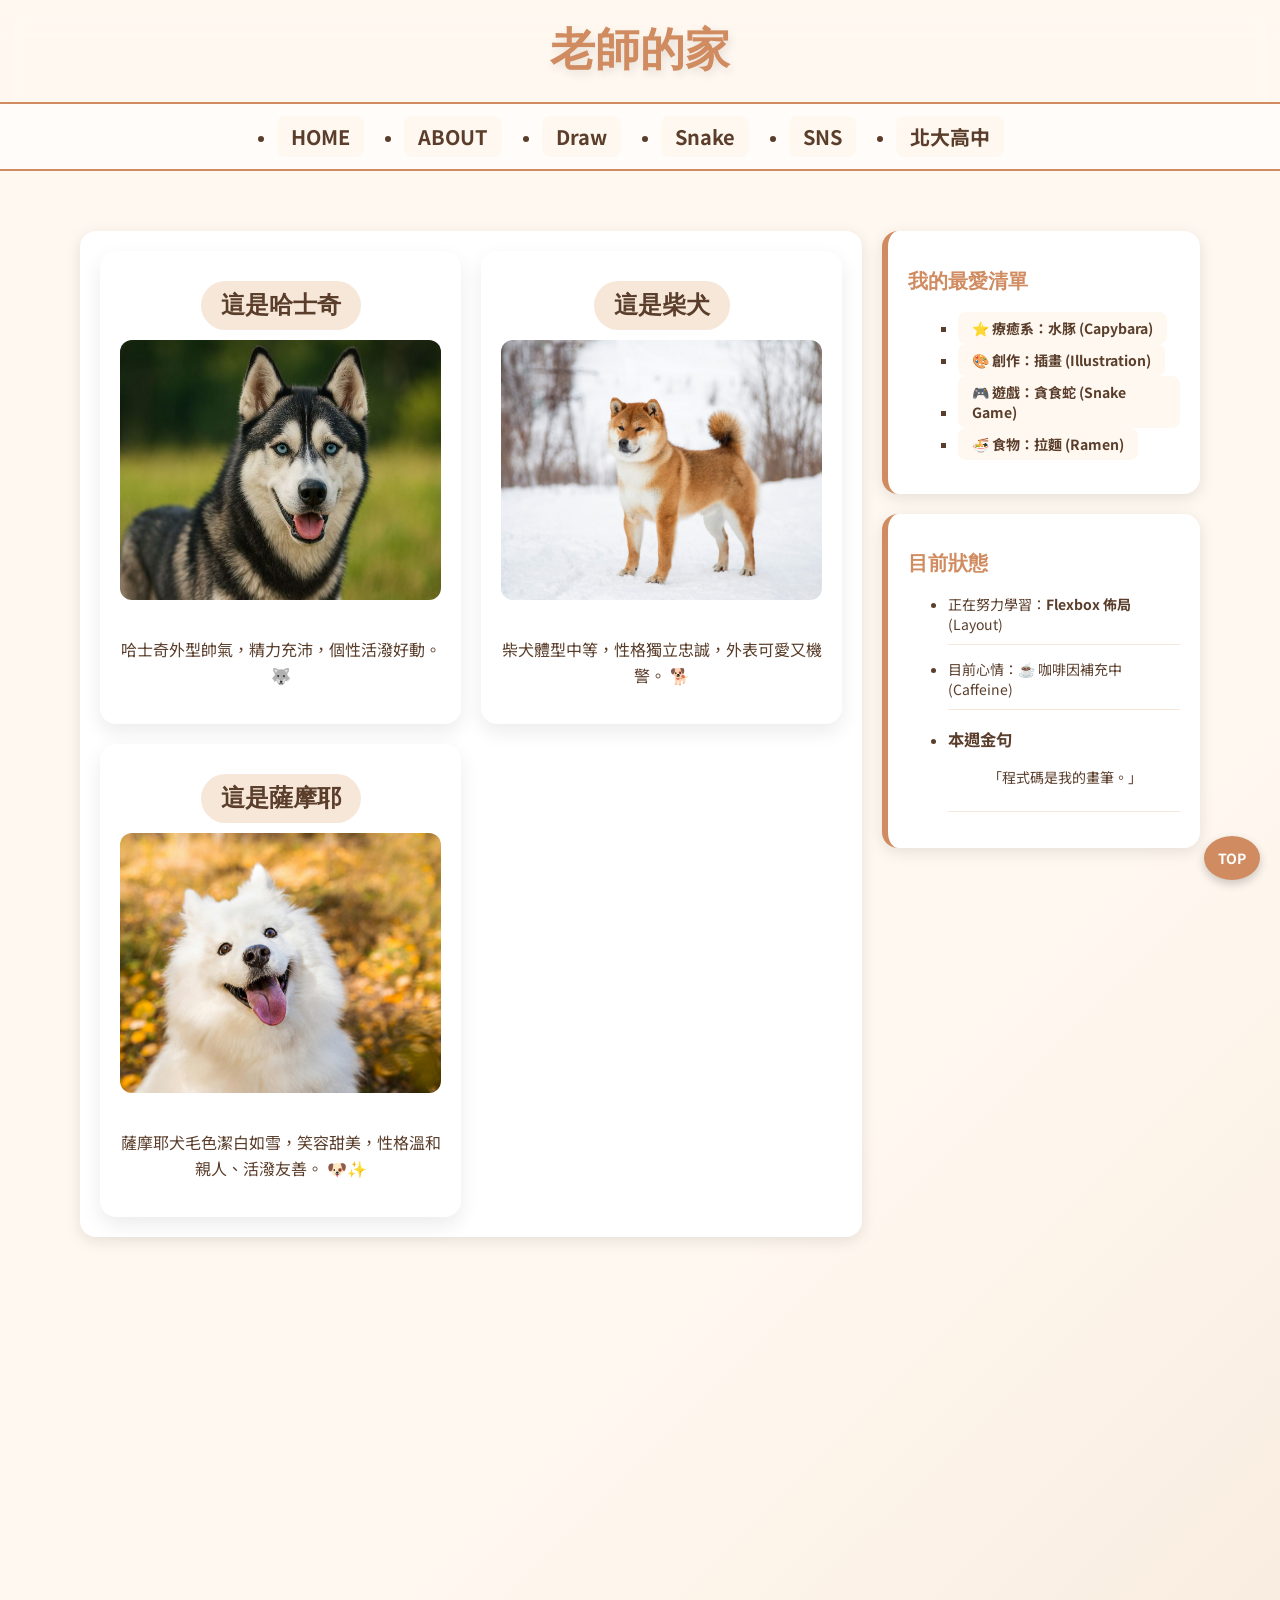
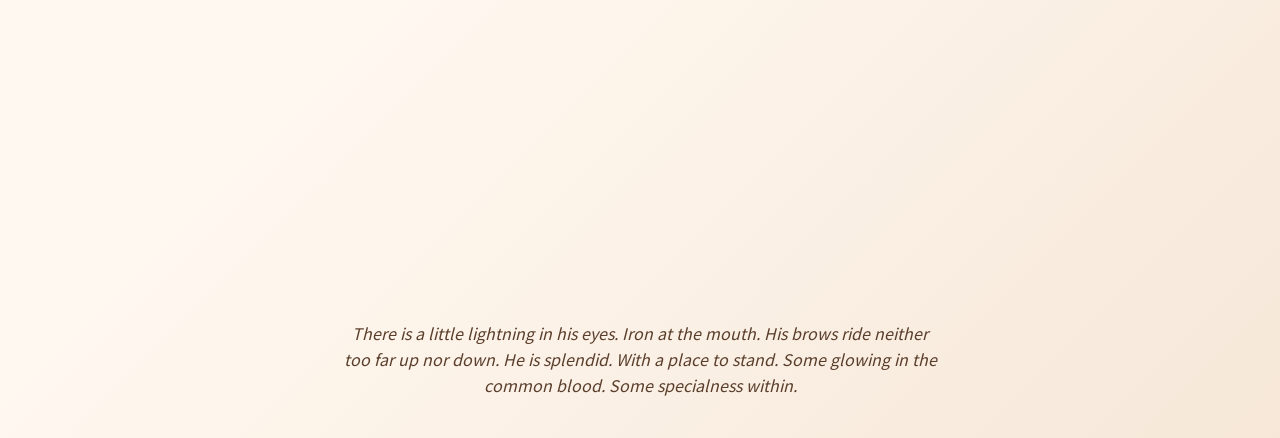
==== commit 7bc6cbc5: "123" ====
--- a/index.html
+++ b/index.html
@@ -45,7 +45,7 @@
     </main>
     <aside>
         <nav class="my-favorites">
-          <h2>我的最愛清單 (Favorites)</h2>
+          <h2>我的最愛清單</h2>
       <ul>
             <li><a href="#">⭐ 療癒系：水豚 (Capybara)</a></li>
             <li><a href="#">🎨 創作：插畫 (Illustration)</a></li>
@@ -54,12 +54,12 @@
           </ul>
         </nav>
         <nav class="status-box">
-          <h2>目前狀態 (Current Status)</h2>
+          <h2>目前狀態</h2>
           <ul>
             <li>正在努力學習：<strong>Flexbox 佈局</strong> (Layout)</li>
             <li>目前心情：☕ 咖啡因補充中 (Caffeine)</li>
             <li>
-              <h3>本週金句 (Quote)</h3>
+              <h3>本週金句</h3>
               <blockquote>「程式碼是我的畫筆。」</blockquote>
             </li>
           </ul>
@@ -83,5 +83,9 @@
         </p>
     </section>
 <a href="#wrap" id="top">TOP</a>
+
+
+
+
 </body>
 </html>
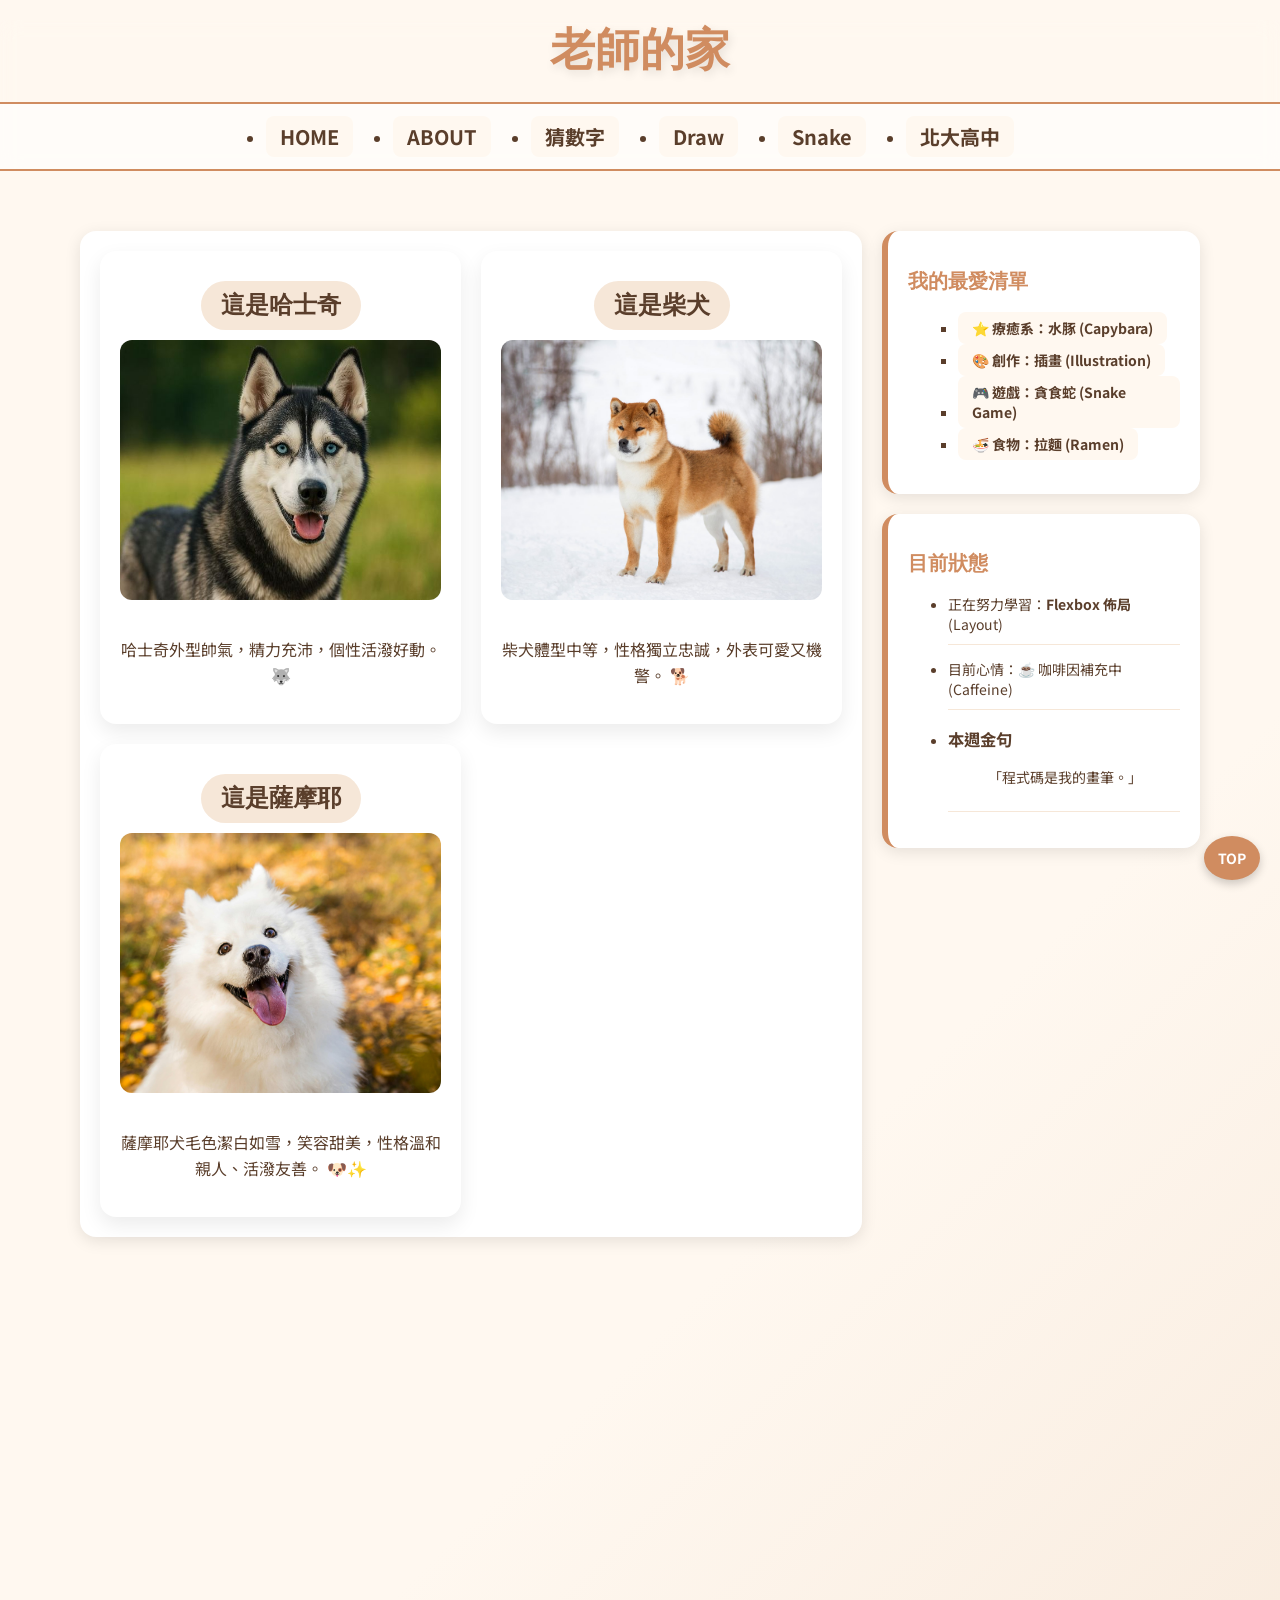
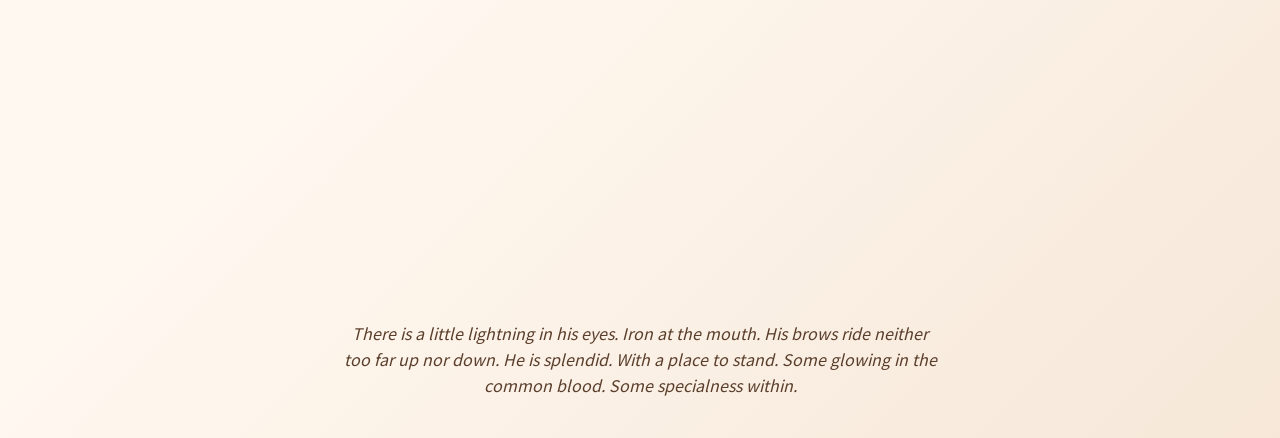
==== commit d3952470: "add guess css" ====
--- a/index.html
+++ b/index.html
@@ -17,9 +17,9 @@
             <ul>
             <li><a href="#">HOME</a></li>
             <li><a href="about.html">ABOUT</a></li>
+            <li><a href="guess.html">猜數字</a></li>
             <li><a href="#">Draw</a></li>
             <li><a href="#">Snake</a></li>
-            <li><a href="#">SNS</a></li>
             <li><a href="https://www.bdsh.ntpc.edu.tw/" target="_blank " >北大高中</a></li>
 
             </ul>
--- a/style.css
+++ b/style.css
@@ -248,10 +248,6 @@
   transition: transform 0.3s;
 }
 
-.about-card:hover {
-  transform: translateY(-5px);
-}
-
 /* about 圖片 */
 .about-card img {
   width: 200px;
@@ -270,4 +266,63 @@
 /* 返回首頁 */
 .back-home {
   text-align: center;
+}
+
+/* 針對輸入框的美化 */
+.guessField {
+    padding: 10px;
+    border: 2px solid #f6e7d8;
+    border-radius: 8px;
+    font-size: 16px;
+    width: 80px;
+    text-align: center;
+    outline: none;
+    transition: border-color 0.3s;
+}
+
+.guessField:focus {
+    border-color: #d08c60;
+}
+
+/* 針對按鈕的美化 (沿用你的連結樣式邏輯) */
+button {
+    cursor: pointer;
+    border: none;
+    font-family: 'Noto Sans TC', sans-serif;
+    font-weight: 700;
+    padding: 10px 20px;
+    border-radius: 8px;
+    transition: all 0.3s;
+    margin: 5px;
+}
+
+.guessSubmit {
+    background: #d08c60;
+    color: white;
+}
+
+.guessSubmit:hover {
+    background: #ff9aa2;
+    transform: translateY(-2px);
+}
+
+.restartBtn {
+    background: #f6e7d8;
+    color: #5a3e2b;
+}
+
+.restartBtn:hover {
+    background: #e6d7c8;
+}
+
+/* 遊戲結束時的特殊樣式 */
+.result-success {
+    color: #4CAF50;
+    animation: pulse 1s infinite;
+}
+
+@keyframes pulse {
+    0% { transform: scale(1); }
+    50% { transform: scale(1.05); }
+    100% { transform: scale(1); }
 }
